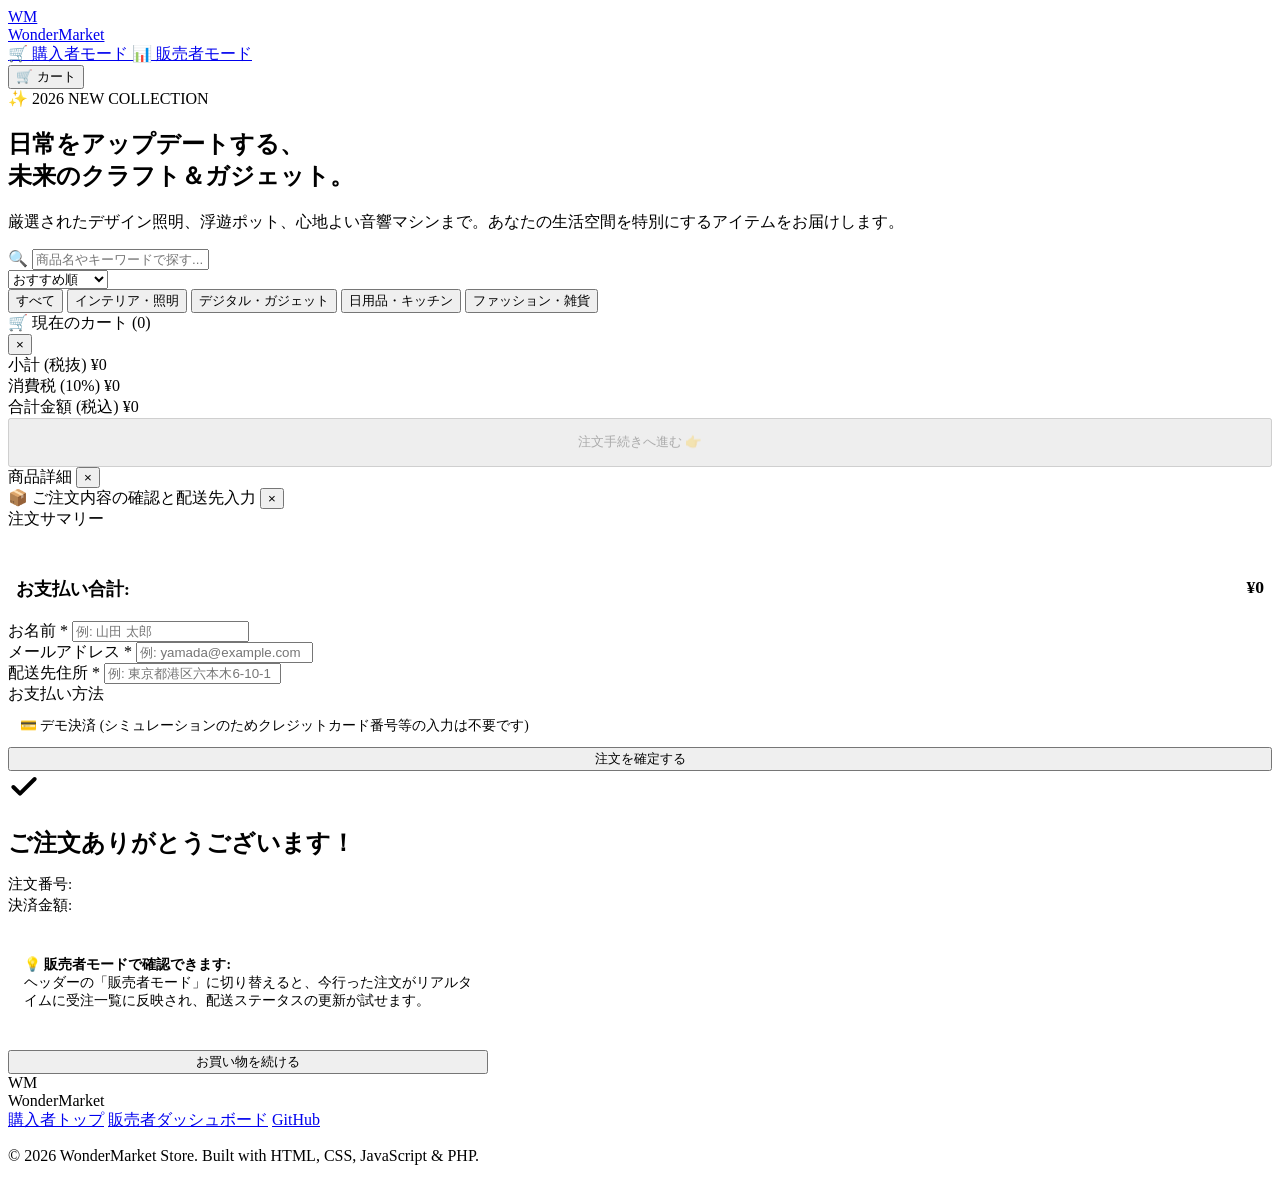
==== buyer.html @ f1e98835 "Add files via upload" ====
<!DOCTYPE html>
<html lang="ja">
<head>
  <meta charset="UTF-8">
  <meta name="viewport" content="width=device-width, initial-scale=1.0">
  <title>WonderMarket | ネオ・クラフト＆ガジェットストア (購入者向け)</title>
  <link rel="stylesheet" href="css/style.css">
  <link rel="stylesheet" href="css/buyer.css">
</head>
<body>

  <!-- サイト共通ヘッダー -->
  <header class="site-header">
    <div class="header-container">
      <a href="buyer.html" class="brand-logo">
        <div class="brand-icon">WM</div>
        <span>WonderMarket</span>
      </a>

      <!-- ユーザーロール切替 (購入者 / 販売者) -->
      <div class="mode-switcher" title="表示モードを切り替え">
        <a href="buyer.html" class="mode-btn active">
          🛒 <span>購入者モード</span>
        </a>
        <a href="seller.html" class="mode-btn">
          📊 <span>販売者モード</span>
        </a>
      </div>

      <!-- カートボタン -->
      <div class="header-actions">
        <button class="cart-btn-trigger" id="cart-trigger-btn" aria-label="ショッピングカートを開く">
          <span>🛒 カート</span>
          <span class="cart-count-badge" style="display: none;">0</span>
        </button>
      </div>
    </div>
  </header>

  <!-- ヒーローセクション -->
  <section class="hero-section">
    <div class="hero-content">
      <span class="hero-tag">✨ 2026 NEW COLLECTION</span>
      <h1 class="hero-title">日常をアップデートする、<br>未来のクラフト＆ガジェット。</h1>
      <p class="hero-desc">厳選されたデザイン照明、浮遊ポット、心地よい音響マシンまで。あなたの生活空間を特別にするアイテムをお届けします。</p>
    </div>
  </section>

  <!-- メインカタログエリア -->
  <main class="catalog-container">
    <!-- コントロールバー (検索・カテゴリ・ソート) -->
    <div class="catalog-controls">
      <div class="controls-top">
        <div class="search-box">
          <span class="search-icon">🔍</span>
          <input type="text" id="search-input" class="search-input" placeholder="商品名やキーワードで探す...">
        </div>
        <div class="sort-box">
          <select id="sort-select" class="sort-select">
            <option value="featured">おすすめ順</option>
            <option value="price-asc">価格が安い順</option>
            <option value="price-desc">価格が高い順</option>
            <option value="rating">評価が高い順</option>
          </select>
        </div>
      </div>

      <!-- カテゴリフィルター -->
      <div class="category-filter">
        <button type="button" class="category-pill active" data-category="all">すべて</button>
        <button type="button" class="category-pill" data-category="interior">インテリア・照明</button>
        <button type="button" class="category-pill" data-category="gadget">デジタル・ガジェット</button>
        <button type="button" class="category-pill" data-category="daily">日用品・キッチン</button>
        <button type="button" class="category-pill" data-category="fashion">ファッション・雑貨</button>
      </div>
    </div>

    <!-- 商品一覧グリッド -->
    <div class="products-grid" id="products-grid">
      <!-- JavaScriptで動的生成 -->
    </div>
  </main>

  <!-- スライドイン カートドロワー -->
  <div class="cart-drawer-backdrop" id="cart-backdrop">
    <aside class="cart-drawer" id="cart-drawer">
      <div class="cart-header">
        <div class="cart-header-title">
          <span>🛒</span>
          <span>現在のカート (<span class="cart-count-badge">0</span>)</span>
        </div>
        <button class="modal-close-btn" id="cart-close-btn">&times;</button>
      </div>

      <div class="cart-body" id="cart-items-list">
        <!-- JavaScriptで動的生成 -->
      </div>

      <div class="cart-footer">
        <div class="cart-summary-row">
          <span>小計 (税抜)</span>
          <span id="cart-subtotal">¥0</span>
        </div>
        <div class="cart-summary-row">
          <span>消費税 (10%)</span>
          <span id="cart-tax">¥0</span>
        </div>
        <div class="cart-summary-total">
          <span>合計金額 (税込)</span>
          <span id="cart-total" style="color: var(--primary);">¥0</span>
        </div>
        <button type="button" class="btn btn-primary" id="checkout-btn" style="width: 100%; padding: 0.85rem;" disabled>
          注文手続きへ進む 👉
        </button>
      </div>
    </aside>
  </div>

  <!-- 商品詳細モーダル -->
  <div class="modal-overlay" id="product-detail-modal">
    <div class="modal-card">
      <div class="modal-header">
        <span class="modal-title">商品詳細</span>
        <button class="modal-close-btn" id="modal-close-btn">&times;</button>
      </div>
      <div class="modal-body">
        <!-- JavaScriptで動的生成 -->
      </div>
    </div>
  </div>

  <!-- チェックアウト (購入情報入力) モーダル -->
  <div class="modal-overlay" id="checkout-modal">
    <div class="modal-card">
      <div class="modal-header">
        <span class="modal-title">📦 ご注文内容の確認と配送先入力</span>
        <button class="modal-close-btn" id="checkout-close-btn">&times;</button>
      </div>
      <form id="checkout-form">
        <div class="modal-body">
          <div style="margin-bottom: 1.25rem;">
            <label class="form-label" style="margin-bottom: 0.5rem; display: block;">注文サマリー</label>
            <div id="checkout-items-summary" style="background: var(--bg-subtle); padding: 0.85rem; border-radius: var(--radius-md);">
              <!-- 動的生成 -->
            </div>
            <div style="display: flex; justify-content: space-between; font-weight: 800; font-size: 1.1rem; margin-top: 0.75rem; padding: 0 0.5rem;">
              <span>お支払い合計:</span>
              <span id="checkout-total-amount" style="color: var(--primary);">¥0</span>
            </div>
          </div>

          <div class="checkout-form">
            <div class="form-group">
              <label class="form-label" for="cust-name">お名前 <span style="color:var(--danger)">*</span></label>
              <input type="text" id="cust-name" class="form-input" placeholder="例: 山田 太郎" required>
            </div>
            <div class="form-group">
              <label class="form-label" for="cust-email">メールアドレス <span style="color:var(--danger)">*</span></label>
              <input type="email" id="cust-email" class="form-input" placeholder="例: yamada@example.com" required>
            </div>
            <div class="form-group">
              <label class="form-label" for="cust-address">配送先住所 <span style="color:var(--danger)">*</span></label>
              <input type="text" id="cust-address" class="form-input" placeholder="例: 東京都港区六本木6-10-1" required>
            </div>
            <div class="form-group">
              <label class="form-label">お支払い方法</label>
              <div style="background: var(--bg-subtle); padding: 0.75rem; border-radius: var(--radius-md); font-size: 0.85rem; color: var(--text-muted);">
                💳 デモ決済 (シミュレーションのためクレジットカード番号等の入力は不要です)
              </div>
            </div>
          </div>
        </div>
        <div class="modal-footer">
          <button type="submit" class="btn btn-primary" style="width: 100%;">注文を確定する</button>
        </div>
      </form>
    </div>
  </div>

  <!-- 注文完了モーダル -->
  <div class="modal-overlay" id="order-success-modal">
    <div class="modal-card" style="max-width: 480px;">
      <div class="modal-body">
        <div class="order-success-card">
          <div class="order-success-icon">
            <svg width="32" height="32" viewBox="0 0 24 24" fill="none" stroke="currentColor" stroke-width="3" stroke-linecap="round" stroke-linejoin="round">
              <polyline points="20 6 9 17 4 12"></polyline>
            </svg>
          </div>
          <h2 style="font-size: 1.5rem; font-weight: 800; margin-bottom: 0.5rem;">ご注文ありがとうございます！</h2>
          <p style="color: var(--text-muted); font-size: 0.95rem; margin-bottom: 1.5rem;">
            注文番号: <strong id="success-order-id" style="color: var(--primary);"></strong><br>
            決済金額: <strong id="success-order-total"></strong>
          </p>
          <div style="background-color: var(--bg-subtle); border-radius: var(--radius-md); padding: 1rem; font-size: 0.85rem; color: var(--text-muted); text-align: left; margin-bottom: 1.5rem;">
            💡 <strong>販売者モードで確認できます:</strong><br>
            ヘッダーの「販売者モード」に切り替えると、今行った注文がリアルタイムに受注一覧に反映され、配送ステータスの更新が試せます。
          </div>
          <button type="button" class="btn btn-primary" id="success-close-btn" style="width: 100%;">お買い物を続ける</button>
        </div>
      </div>
    </div>
  </div>

  <!-- フッター -->
  <footer class="site-footer">
    <div class="footer-container">
      <div class="footer-top">
        <div class="brand-logo">
          <div class="brand-icon">WM</div>
          <span>WonderMarket</span>
        </div>
        <div class="footer-links">
          <a href="buyer.html">購入者トップ</a>
          <a href="seller.html">販売者ダッシュボード</a>
          <a href="https://github.com" target="_blank" rel="noopener">GitHub</a>
        </div>
      </div>
      <div class="footer-bottom">
        <p>&copy; 2026 WonderMarket Store. Built with HTML, CSS, JavaScript & PHP.</p>
      </div>
    </div>
  </footer>

  <script src="js/store.js"></script>
  <script src="js/buyer.js"></script>
</body>
</html>
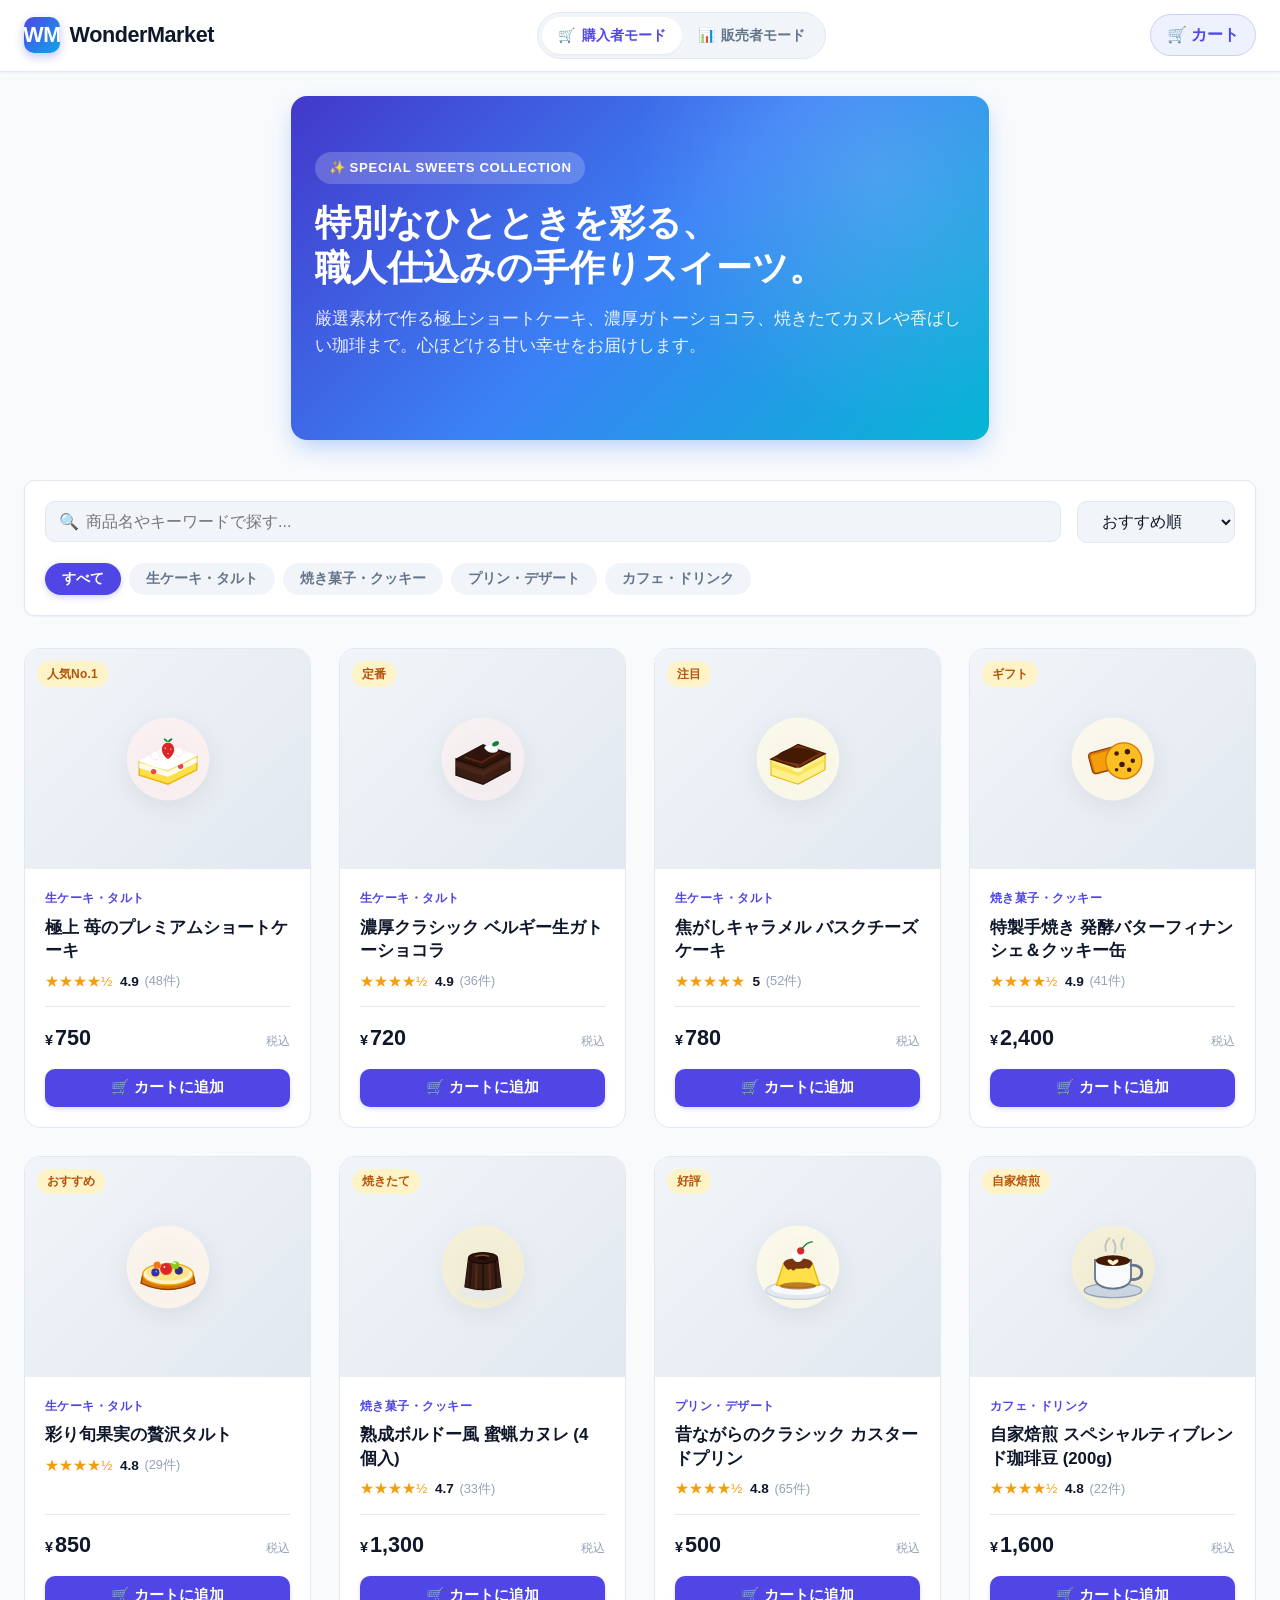
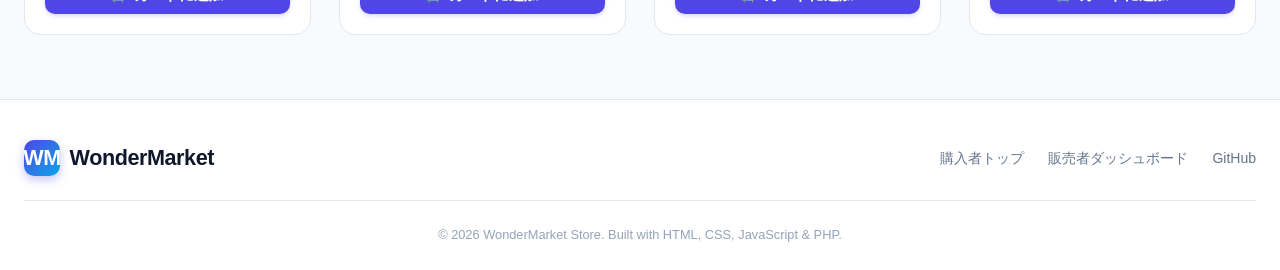
==== commit 80f1990d: "feat: 取り扱い商品を現実的なスイーツ・洋菓子に変更しREADMEの起動手順を改訂" ====
--- a/buyer.html
+++ b/buyer.html
@@ -3,7 +3,7 @@
 <head>
   <meta charset="UTF-8">
   <meta name="viewport" content="width=device-width, initial-scale=1.0">
-  <title>WonderMarket | ネオ・クラフト＆ガジェットストア (購入者向け)</title>
+  <title>WonderMarket | 厳選パティスリー＆極上スイーツ (購入者向け)</title>
   <link rel="stylesheet" href="css/style.css">
   <link rel="stylesheet" href="css/buyer.css">
 </head>
@@ -40,9 +40,9 @@
   <!-- ヒーローセクション -->
   <section class="hero-section">
     <div class="hero-content">
-      <span class="hero-tag">✨ 2026 NEW COLLECTION</span>
-      <h1 class="hero-title">日常をアップデートする、<br>未来のクラフト＆ガジェット。</h1>
-      <p class="hero-desc">厳選されたデザイン照明、浮遊ポット、心地よい音響マシンまで。あなたの生活空間を特別にするアイテムをお届けします。</p>
+      <span class="hero-tag">✨ SPECIAL SWEETS COLLECTION</span>
+      <h1 class="hero-title">特別なひとときを彩る、<br>職人仕込みの手作りスイーツ。</h1>
+      <p class="hero-desc">厳選素材で作る極上ショートケーキ、濃厚ガトーショコラ、焼きたてカヌレや香ばしい珈琲まで。心ほどける甘い幸せをお届けします。</p>
     </div>
   </section>
 
@@ -68,10 +68,10 @@
       <!-- カテゴリフィルター -->
       <div class="category-filter">
         <button type="button" class="category-pill active" data-category="all">すべて</button>
-        <button type="button" class="category-pill" data-category="interior">インテリア・照明</button>
-        <button type="button" class="category-pill" data-category="gadget">デジタル・ガジェット</button>
-        <button type="button" class="category-pill" data-category="daily">日用品・キッチン</button>
-        <button type="button" class="category-pill" data-category="fashion">ファッション・雑貨</button>
+        <button type="button" class="category-pill" data-category="cake">生ケーキ・タルト</button>
+        <button type="button" class="category-pill" data-category="baked">焼き菓子・クッキー</button>
+        <button type="button" class="category-pill" data-category="dessert">プリン・デザート</button>
+        <button type="button" class="category-pill" data-category="drink">カフェ・ドリンク</button>
       </div>
     </div>
 
--- a/css/style.css
+++ b/css/style.css
@@ -0,0 +1,471 @@
+/* ==========================================================
+   WonderMarket - Common Styles & Design System
+   ========================================================== */
+
+:root {
+  --primary: #4f46e5;
+  --primary-hover: #4338ca;
+  --primary-light: #eef2ff;
+  --primary-dark: #3730a3;
+  --secondary: #0ea5e9;
+  --accent: #f59e0b;
+  --success: #10b981;
+  --danger: #ef4444;
+  --warning: #f59e0b;
+  
+  --bg-main: #f8fafc;
+  --bg-surface: #ffffff;
+  --bg-subtle: #f1f5f9;
+  --bg-card: #ffffff;
+
+  --text-main: #0f172a;
+  --text-muted: #64748b;
+  --text-light: #94a3b8;
+  --text-white: #ffffff;
+
+  --border-color: #e2e8f0;
+  --border-focus: #818cf8;
+
+  --radius-sm: 6px;
+  --radius-md: 10px;
+  --radius-lg: 16px;
+  --radius-full: 9999px;
+
+  --shadow-sm: 0 1px 2px 0 rgba(0, 0, 0, 0.05);
+  --shadow-md: 0 4px 6px -1px rgba(0, 0, 0, 0.08), 0 2px 4px -2px rgba(0, 0, 0, 0.04);
+  --shadow-lg: 0 10px 15px -3px rgba(0, 0, 0, 0.08), 0 4px 6px -4px rgba(0, 0, 0, 0.03);
+  --shadow-xl: 0 20px 25px -5px rgba(0, 0, 0, 0.1), 0 8px 10px -6px rgba(0, 0, 0, 0.04);
+
+  --transition-fast: 0.15s ease;
+  --transition-normal: 0.25s ease;
+  --font-family: -apple-system, BlinkMacSystemFont, "Segoe UI", Roboto, "Helvetica Neue", Arial, sans-serif;
+}
+
+*, *::before, *::after {
+  box-sizing: border-box;
+  margin: 0;
+  padding: 0;
+}
+
+body {
+  font-family: var(--font-family);
+  background-color: var(--bg-main);
+  color: var(--text-main);
+  line-height: 1.6;
+  -webkit-font-smoothing: antialiased;
+  min-height: 100vh;
+  display: flex;
+  flex-direction: column;
+}
+
+a {
+  color: inherit;
+  text-decoration: none;
+}
+
+img, svg {
+  display: block;
+  max-width: 100%;
+}
+
+button, input, select, textarea {
+  font-family: inherit;
+  font-size: inherit;
+  border: none;
+  outline: none;
+}
+
+/* ==========================================================
+   Header & Navbar
+   ========================================================== */
+
+.site-header {
+  position: sticky;
+  top: 0;
+  z-index: 100;
+  background-color: rgba(255, 255, 255, 0.95);
+  backdrop-filter: blur(8px);
+  border-bottom: 1px solid var(--border-color);
+  box-shadow: var(--shadow-sm);
+}
+
+.header-container {
+  max-width: 1280px;
+  margin: 0 auto;
+  padding: 0.75rem 1.5rem;
+  display: flex;
+  align-items: center;
+  justify-content: space-between;
+  gap: 1rem;
+}
+
+.brand-logo {
+  display: flex;
+  align-items: center;
+  gap: 0.6rem;
+  font-weight: 800;
+  font-size: 1.35rem;
+  color: var(--text-main);
+  letter-spacing: -0.02em;
+}
+
+.brand-icon {
+  width: 36px;
+  height: 36px;
+  border-radius: var(--radius-md);
+  background: linear-gradient(135deg, #4f46e5, #0ea5e9);
+  display: flex;
+  align-items: center;
+  justify-content: center;
+  color: white;
+  box-shadow: 0 4px 10px rgba(79, 70, 229, 0.3);
+}
+
+/* Mode Switcher Pill */
+.mode-switcher {
+  display: flex;
+  background-color: var(--bg-subtle);
+  padding: 4px;
+  border-radius: var(--radius-full);
+  border: 1px solid var(--border-color);
+}
+
+.mode-btn {
+  display: flex;
+  align-items: center;
+  gap: 0.4rem;
+  padding: 0.45rem 1rem;
+  border-radius: var(--radius-full);
+  font-size: 0.875rem;
+  font-weight: 600;
+  color: var(--text-muted);
+  cursor: pointer;
+  transition: all var(--transition-fast);
+}
+
+.mode-btn:hover {
+  color: var(--text-main);
+}
+
+.mode-btn.active {
+  background-color: var(--bg-surface);
+  color: var(--primary);
+  box-shadow: var(--shadow-sm);
+}
+
+.mode-btn.active.seller {
+  color: #0284c7;
+}
+
+.header-actions {
+  display: flex;
+  align-items: center;
+  gap: 0.75rem;
+}
+
+/* Common Buttons */
+.btn {
+  display: inline-flex;
+  align-items: center;
+  justify-content: center;
+  gap: 0.5rem;
+  padding: 0.6rem 1.25rem;
+  border-radius: var(--radius-md);
+  font-size: 0.925rem;
+  font-weight: 600;
+  cursor: pointer;
+  transition: all var(--transition-fast);
+  white-space: nowrap;
+}
+
+.btn-primary {
+  background-color: var(--primary);
+  color: var(--text-white);
+  box-shadow: 0 2px 4px rgba(79, 70, 229, 0.2);
+}
+
+.btn-primary:hover {
+  background-color: var(--primary-hover);
+  transform: translateY(-1px);
+  box-shadow: 0 4px 8px rgba(79, 70, 229, 0.3);
+}
+
+.btn-secondary {
+  background-color: var(--bg-subtle);
+  color: var(--text-main);
+  border: 1px solid var(--border-color);
+}
+
+.btn-secondary:hover {
+  background-color: #e2e8f0;
+}
+
+.btn-outline {
+  background-color: transparent;
+  color: var(--primary);
+  border: 1px solid var(--primary);
+}
+
+.btn-outline:hover {
+  background-color: var(--primary-light);
+}
+
+.btn-danger {
+  background-color: #fee2e2;
+  color: var(--danger);
+  border: 1px solid #fecaca;
+}
+
+.btn-danger:hover {
+  background-color: #fca5a5;
+  color: #b91c1c;
+}
+
+.btn-sm {
+  padding: 0.35rem 0.75rem;
+  font-size: 0.8rem;
+  border-radius: var(--radius-sm);
+}
+
+/* ==========================================================
+   Badges & Tags
+   ========================================================== */
+.badge {
+  display: inline-flex;
+  align-items: center;
+  padding: 0.2rem 0.6rem;
+  border-radius: var(--radius-full);
+  font-size: 0.75rem;
+  font-weight: 700;
+  letter-spacing: 0.02em;
+}
+
+.badge-primary {
+  background-color: var(--primary-light);
+  color: var(--primary);
+}
+
+.badge-accent {
+  background-color: #fef3c7;
+  color: #b45309;
+}
+
+.badge-success {
+  background-color: #d1fae5;
+  color: #047857;
+}
+
+.badge-warning {
+  background-color: #ffedd5;
+  color: #c2410c;
+}
+
+.badge-danger {
+  background-color: #fee2e2;
+  color: #b91c1c;
+}
+
+/* ==========================================================
+   Modals & Overlays
+   ========================================================== */
+.modal-overlay {
+  position: fixed;
+  top: 0;
+  left: 0;
+  right: 0;
+  bottom: 0;
+  background-color: rgba(15, 23, 42, 0.6);
+  backdrop-filter: blur(4px);
+  display: flex;
+  align-items: center;
+  justify-content: center;
+  z-index: 1000;
+  opacity: 0;
+  visibility: hidden;
+  transition: all var(--transition-normal);
+  padding: 1rem;
+}
+
+.modal-overlay.active {
+  opacity: 1;
+  visibility: visible;
+}
+
+.modal-card {
+  background-color: var(--bg-surface);
+  border-radius: var(--radius-lg);
+  max-width: 600px;
+  width: 100%;
+  max-height: 90vh;
+  overflow-y: auto;
+  box-shadow: var(--shadow-xl);
+  transform: translateY(20px) scale(0.98);
+  transition: all var(--transition-normal);
+}
+
+.modal-overlay.active .modal-card {
+  transform: translateY(0) scale(1);
+}
+
+.modal-header {
+  padding: 1.25rem 1.5rem;
+  border-bottom: 1px solid var(--border-color);
+  display: flex;
+  align-items: center;
+  justify-content: space-between;
+}
+
+.modal-title {
+  font-size: 1.25rem;
+  font-weight: 700;
+  color: var(--text-main);
+}
+
+.modal-close-btn {
+  background: transparent;
+  cursor: pointer;
+  color: var(--text-muted);
+  padding: 4px;
+  border-radius: var(--radius-sm);
+  display: flex;
+  align-items: center;
+  justify-content: center;
+  transition: all var(--transition-fast);
+}
+
+.modal-close-btn:hover {
+  background-color: var(--bg-subtle);
+  color: var(--text-main);
+}
+
+.modal-body {
+  padding: 1.5rem;
+}
+
+.modal-footer {
+  padding: 1rem 1.5rem;
+  border-top: 1px solid var(--border-color);
+  display: flex;
+  align-items: center;
+  justify-content: flex-end;
+  gap: 0.75rem;
+  background-color: var(--bg-subtle);
+  border-bottom-left-radius: var(--radius-lg);
+  border-bottom-right-radius: var(--radius-lg);
+}
+
+/* ==========================================================
+   Toast Notifications
+   ========================================================== */
+#toast-container {
+  position: fixed;
+  bottom: 1.5rem;
+  right: 1.5rem;
+  z-index: 2000;
+  display: flex;
+  flex-direction: column;
+  gap: 0.5rem;
+  pointer-events: none;
+}
+
+.toast {
+  pointer-events: auto;
+  display: flex;
+  align-items: center;
+  gap: 0.75rem;
+  background-color: #1e293b;
+  color: white;
+  padding: 0.85rem 1.25rem;
+  border-radius: var(--radius-md);
+  box-shadow: var(--shadow-lg);
+  font-size: 0.9rem;
+  font-weight: 500;
+  animation: toastIn 0.3s cubic-bezier(0.16, 1, 0.3, 1) forwards;
+  max-width: 380px;
+}
+
+.toast.toast-success {
+  border-left: 4px solid var(--success);
+}
+
+.toast.toast-info {
+  border-left: 4px solid var(--secondary);
+}
+
+.toast.toast-error {
+  border-left: 4px solid var(--danger);
+}
+
+@keyframes toastIn {
+  from {
+    opacity: 0;
+    transform: translateY(15px) scale(0.95);
+  }
+  to {
+    opacity: 1;
+    transform: translateY(0) scale(1);
+  }
+}
+
+/* ==========================================================
+   Footer
+   ========================================================== */
+.site-footer {
+  margin-top: auto;
+  background-color: #ffffff;
+  border-top: 1px solid var(--border-color);
+  padding: 2.5rem 1.5rem 1.5rem;
+  color: var(--text-muted);
+  font-size: 0.875rem;
+}
+
+.footer-container {
+  max-width: 1280px;
+  margin: 0 auto;
+  display: flex;
+  flex-direction: column;
+  gap: 1.5rem;
+}
+
+.footer-top {
+  display: flex;
+  justify-content: space-between;
+  align-items: center;
+  flex-wrap: wrap;
+  gap: 1rem;
+}
+
+.footer-links {
+  display: flex;
+  gap: 1.5rem;
+}
+
+.footer-links a:hover {
+  color: var(--primary);
+}
+
+.footer-bottom {
+  text-align: center;
+  padding-top: 1.5rem;
+  border-top: 1px solid var(--border-color);
+  font-size: 0.8rem;
+  color: var(--text-light);
+}
+
+/* ==========================================================
+   Responsive
+   ========================================================== */
+@media (max-width: 768px) {
+  .header-container {
+    flex-wrap: wrap;
+  }
+  .brand-logo {
+    font-size: 1.15rem;
+  }
+  .mode-switcher {
+    order: 3;
+    width: 100%;
+    justify-content: center;
+    margin-top: 0.25rem;
+  }
+}
--- a/css/buyer.css
+++ b/css/buyer.css
@@ -0,0 +1,588 @@
+/* ==========================================================
+   WonderMarket - Buyer (Shop) Specific Styles
+   ========================================================== */
+
+/* Hero Banner */
+.hero-section {
+  background: linear-gradient(135deg, #4338ca 0%, #3b82f6 50%, #06b6d4 100%);
+  color: white;
+  padding: 3.5rem 1.5rem;
+  border-radius: var(--radius-lg);
+  margin: 1.5rem auto 2.5rem;
+  max-width: 1280px;
+  position: relative;
+  overflow: hidden;
+  box-shadow: 0 10px 25px -5px rgba(59, 130, 246, 0.4);
+}
+
+.hero-section::before {
+  content: "";
+  position: absolute;
+  top: -50%;
+  right: -20%;
+  width: 500px;
+  height: 500px;
+  background: radial-gradient(circle, rgba(255,255,255,0.15) 0%, rgba(255,255,255,0) 70%);
+  border-radius: 50%;
+  pointer-events: none;
+}
+
+.hero-content {
+  max-width: 650px;
+  position: relative;
+  z-index: 1;
+}
+
+.hero-tag {
+  display: inline-block;
+  background-color: rgba(255, 255, 255, 0.2);
+  backdrop-filter: blur(8px);
+  padding: 0.35rem 0.85rem;
+  border-radius: var(--radius-full);
+  font-size: 0.825rem;
+  font-weight: 700;
+  letter-spacing: 0.05em;
+  margin-bottom: 1rem;
+}
+
+.hero-title {
+  font-size: 2.25rem;
+  font-weight: 800;
+  line-height: 1.25;
+  margin-bottom: 1rem;
+}
+
+.hero-desc {
+  font-size: 1.05rem;
+  opacity: 0.9;
+  margin-bottom: 1.5rem;
+  line-height: 1.6;
+}
+
+/* Catalog Container */
+.catalog-container {
+  max-width: 1280px;
+  margin: 0 auto;
+  padding: 0 1.5rem 4rem;
+  width: 100%;
+}
+
+/* Filter & Controls Bar */
+.catalog-controls {
+  display: flex;
+  flex-direction: column;
+  gap: 1.25rem;
+  margin-bottom: 2rem;
+  background-color: var(--bg-surface);
+  padding: 1.25rem;
+  border-radius: var(--radius-md);
+  border: 1px solid var(--border-color);
+  box-shadow: var(--shadow-sm);
+}
+
+.controls-top {
+  display: flex;
+  flex-wrap: wrap;
+  gap: 1rem;
+  justify-content: space-between;
+  align-items: center;
+}
+
+.search-box {
+  position: relative;
+  flex: 1;
+  min-width: 260px;
+}
+
+.search-input {
+  width: 100%;
+  padding: 0.65rem 1rem 0.65rem 2.5rem;
+  border-radius: var(--radius-md);
+  border: 1px solid var(--border-color);
+  background-color: var(--bg-subtle);
+  color: var(--text-main);
+  transition: all var(--transition-fast);
+}
+
+.search-input:focus {
+  background-color: #ffffff;
+  border-color: var(--border-focus);
+  box-shadow: 0 0 0 3px rgba(99, 102, 241, 0.15);
+}
+
+.search-icon {
+  position: absolute;
+  left: 0.85rem;
+  top: 50%;
+  transform: translateY(-50%);
+  color: var(--text-light);
+  pointer-events: none;
+}
+
+.sort-select {
+  padding: 0.65rem 1.25rem;
+  border-radius: var(--radius-md);
+  border: 1px solid var(--border-color);
+  background-color: var(--bg-subtle);
+  color: var(--text-main);
+  cursor: pointer;
+  font-weight: 500;
+}
+
+.sort-select:focus {
+  border-color: var(--border-focus);
+}
+
+/* Category Filter Pills */
+.category-filter {
+  display: flex;
+  flex-wrap: wrap;
+  gap: 0.5rem;
+}
+
+.category-pill {
+  padding: 0.4rem 1rem;
+  border-radius: var(--radius-full);
+  background-color: var(--bg-subtle);
+  color: var(--text-muted);
+  font-size: 0.85rem;
+  font-weight: 600;
+  cursor: pointer;
+  border: 1px solid transparent;
+  transition: all var(--transition-fast);
+}
+
+.category-pill:hover {
+  background-color: #e2e8f0;
+  color: var(--text-main);
+}
+
+.category-pill.active {
+  background-color: var(--primary);
+  color: white;
+  box-shadow: 0 2px 6px rgba(79, 70, 229, 0.25);
+}
+
+/* Product Grid */
+.products-grid {
+  display: grid;
+  grid-template-columns: repeat(auto-fill, minmax(280px, 1fr));
+  gap: 1.75rem;
+}
+
+.empty-state {
+  grid-column: 1 / -1;
+  text-align: center;
+  padding: 4rem 1rem;
+  background-color: var(--bg-surface);
+  border-radius: var(--radius-lg);
+  border: 1px dashed var(--border-color);
+}
+
+.empty-icon {
+  font-size: 3rem;
+  margin-bottom: 1rem;
+  color: var(--text-light);
+}
+
+/* Product Card */
+.product-card {
+  background-color: var(--bg-card);
+  border: 1px solid var(--border-color);
+  border-radius: var(--radius-lg);
+  overflow: hidden;
+  display: flex;
+  flex-direction: column;
+  transition: all var(--transition-normal);
+  position: relative;
+}
+
+.product-card:hover {
+  transform: translateY(-4px);
+  box-shadow: var(--shadow-lg);
+  border-color: #cbd5e1;
+}
+
+.card-image-wrap {
+  position: relative;
+  width: 100%;
+  height: 220px;
+  background: linear-gradient(135deg, #f1f5f9 0%, #e2e8f0 100%);
+  display: flex;
+  align-items: center;
+  justify-content: center;
+  cursor: pointer;
+  overflow: hidden;
+}
+
+.product-svg-icon {
+  width: 90px;
+  height: 90px;
+  transition: transform var(--transition-normal);
+  filter: drop-shadow(0 6px 12px rgba(0,0,0,0.08));
+}
+
+.product-card:hover .product-svg-icon {
+  transform: scale(1.08) rotate(-2deg);
+}
+
+.card-badge {
+  position: absolute;
+  top: 0.75rem;
+  left: 0.75rem;
+  z-index: 2;
+}
+
+.stock-tag {
+  position: absolute;
+  top: 0.75rem;
+  right: 0.75rem;
+  font-size: 0.75rem;
+  padding: 0.2rem 0.5rem;
+  border-radius: var(--radius-sm);
+  background-color: rgba(15, 23, 42, 0.7);
+  color: white;
+  backdrop-filter: blur(4px);
+}
+
+.card-body {
+  padding: 1.25rem;
+  display: flex;
+  flex-direction: column;
+  flex: 1;
+}
+
+.card-category {
+  font-size: 0.775rem;
+  color: var(--primary);
+  font-weight: 700;
+  text-transform: uppercase;
+  letter-spacing: 0.04em;
+  margin-bottom: 0.4rem;
+}
+
+.card-title {
+  font-size: 1.05rem;
+  font-weight: 700;
+  color: var(--text-main);
+  margin-bottom: 0.5rem;
+  line-height: 1.4;
+  cursor: pointer;
+}
+
+.card-title:hover {
+  color: var(--primary);
+}
+
+.card-rating {
+  display: flex;
+  align-items: center;
+  gap: 0.35rem;
+  font-size: 0.85rem;
+  color: var(--accent);
+  margin-bottom: 0.85rem;
+}
+
+.card-rating-count {
+  color: var(--text-light);
+  font-size: 0.8rem;
+}
+
+.card-price-row {
+  display: flex;
+  align-items: baseline;
+  justify-content: space-between;
+  margin-top: auto;
+  padding-top: 0.85rem;
+  border-top: 1px solid var(--border-color);
+}
+
+.card-price {
+  font-size: 1.35rem;
+  font-weight: 800;
+  color: var(--text-main);
+}
+
+.card-price span {
+  font-size: 0.9rem;
+  font-weight: 600;
+  margin-right: 2px;
+}
+
+.card-actions {
+  display: grid;
+  grid-template-columns: 1fr;
+  gap: 0.5rem;
+  margin-top: 0.85rem;
+}
+
+/* ==========================================================
+   Slide-out Cart Drawer
+   ========================================================== */
+.cart-drawer-backdrop {
+  position: fixed;
+  top: 0;
+  left: 0;
+  right: 0;
+  bottom: 0;
+  background-color: rgba(15, 23, 42, 0.5);
+  backdrop-filter: blur(4px);
+  z-index: 1100;
+  opacity: 0;
+  visibility: hidden;
+  transition: all var(--transition-normal);
+}
+
+.cart-drawer-backdrop.active {
+  opacity: 1;
+  visibility: visible;
+}
+
+.cart-drawer {
+  position: fixed;
+  top: 0;
+  right: 0;
+  bottom: 0;
+  width: 100%;
+  max-width: 440px;
+  background-color: var(--bg-surface);
+  box-shadow: -10px 0 25px rgba(0, 0, 0, 0.15);
+  z-index: 1200;
+  transform: translateX(100%);
+  transition: transform var(--transition-normal) cubic-bezier(0.16, 1, 0.3, 1);
+  display: flex;
+  flex-direction: column;
+}
+
+.cart-drawer-backdrop.active .cart-drawer {
+  transform: translateX(0);
+}
+
+.cart-header {
+  padding: 1.25rem 1.5rem;
+  border-bottom: 1px solid var(--border-color);
+  display: flex;
+  align-items: center;
+  justify-content: space-between;
+}
+
+.cart-header-title {
+  display: flex;
+  align-items: center;
+  gap: 0.5rem;
+  font-size: 1.2rem;
+  font-weight: 700;
+}
+
+.cart-body {
+  flex: 1;
+  overflow-y: auto;
+  padding: 1.25rem;
+  display: flex;
+  flex-direction: column;
+  gap: 1rem;
+}
+
+.cart-empty {
+  text-align: center;
+  padding: 3rem 1rem;
+  color: var(--text-muted);
+}
+
+.cart-item {
+  display: flex;
+  gap: 1rem;
+  padding: 1rem;
+  border-radius: var(--radius-md);
+  background-color: var(--bg-subtle);
+  border: 1px solid var(--border-color);
+}
+
+.cart-item-img {
+  width: 70px;
+  height: 70px;
+  border-radius: var(--radius-sm);
+  background-color: white;
+  display: flex;
+  align-items: center;
+  justify-content: center;
+  flex-shrink: 0;
+}
+
+.cart-item-info {
+  flex: 1;
+  display: flex;
+  flex-direction: column;
+  justify-content: space-between;
+}
+
+.cart-item-title {
+  font-size: 0.95rem;
+  font-weight: 700;
+  line-height: 1.3;
+}
+
+.cart-item-price {
+  font-weight: 700;
+  color: var(--primary);
+  font-size: 0.95rem;
+}
+
+.cart-item-controls {
+  display: flex;
+  align-items: center;
+  justify-content: space-between;
+  margin-top: 0.5rem;
+}
+
+.qty-stepper {
+  display: flex;
+  align-items: center;
+  border: 1px solid var(--border-color);
+  background-color: white;
+  border-radius: var(--radius-sm);
+  overflow: hidden;
+}
+
+.qty-btn {
+  width: 28px;
+  height: 28px;
+  background: none;
+  cursor: pointer;
+  display: flex;
+  align-items: center;
+  justify-content: center;
+  font-weight: 700;
+  color: var(--text-main);
+  transition: background var(--transition-fast);
+}
+
+.qty-btn:hover {
+  background-color: var(--bg-subtle);
+}
+
+.qty-val {
+  width: 32px;
+  text-align: center;
+  font-size: 0.85rem;
+  font-weight: 600;
+}
+
+.cart-remove-btn {
+  background: none;
+  cursor: pointer;
+  color: var(--danger);
+  font-size: 0.8rem;
+  font-weight: 600;
+}
+
+.cart-remove-btn:hover {
+  text-decoration: underline;
+}
+
+.cart-footer {
+  padding: 1.25rem 1.5rem;
+  border-top: 1px solid var(--border-color);
+  background-color: var(--bg-subtle);
+}
+
+.cart-summary-row {
+  display: flex;
+  justify-content: space-between;
+  margin-bottom: 0.5rem;
+  font-size: 0.9rem;
+  color: var(--text-muted);
+}
+
+.cart-summary-total {
+  display: flex;
+  justify-content: space-between;
+  font-size: 1.25rem;
+  font-weight: 800;
+  color: var(--text-main);
+  margin: 1rem 0 1.25rem;
+  padding-top: 0.75rem;
+  border-top: 1px solid var(--border-color);
+}
+
+/* Cart Icon with badge */
+.cart-btn-trigger {
+  position: relative;
+  background-color: var(--primary-light);
+  color: var(--primary);
+  border: 1px solid rgba(79, 70, 229, 0.2);
+  padding: 0.6rem 1rem;
+  border-radius: var(--radius-full);
+  display: flex;
+  align-items: center;
+  gap: 0.5rem;
+  font-weight: 700;
+  cursor: pointer;
+  transition: all var(--transition-fast);
+}
+
+.cart-btn-trigger:hover {
+  background-color: var(--primary);
+  color: white;
+}
+
+.cart-count-badge {
+  background-color: var(--danger);
+  color: white;
+  border-radius: var(--radius-full);
+  font-size: 0.75rem;
+  min-width: 20px;
+  height: 20px;
+  display: inline-flex;
+  align-items: center;
+  justify-content: center;
+  padding: 0 4px;
+  font-weight: 800;
+}
+
+/* Checkout Form */
+.checkout-form {
+  display: flex;
+  flex-direction: column;
+  gap: 1rem;
+}
+
+.form-group {
+  display: flex;
+  flex-direction: column;
+  gap: 0.4rem;
+}
+
+.form-label {
+  font-size: 0.85rem;
+  font-weight: 600;
+  color: var(--text-main);
+}
+
+.form-input {
+  padding: 0.65rem 0.85rem;
+  border: 1px solid var(--border-color);
+  border-radius: var(--radius-md);
+  font-size: 0.9rem;
+}
+
+.form-input:focus {
+  border-color: var(--border-focus);
+}
+
+.order-success-card {
+  text-align: center;
+  padding: 1.5rem 0;
+}
+
+.order-success-icon {
+  width: 64px;
+  height: 64px;
+  background-color: #d1fae5;
+  color: #10b981;
+  border-radius: 50%;
+  display: flex;
+  align-items: center;
+  justify-content: center;
+  margin: 0 auto 1.25rem;
+}
